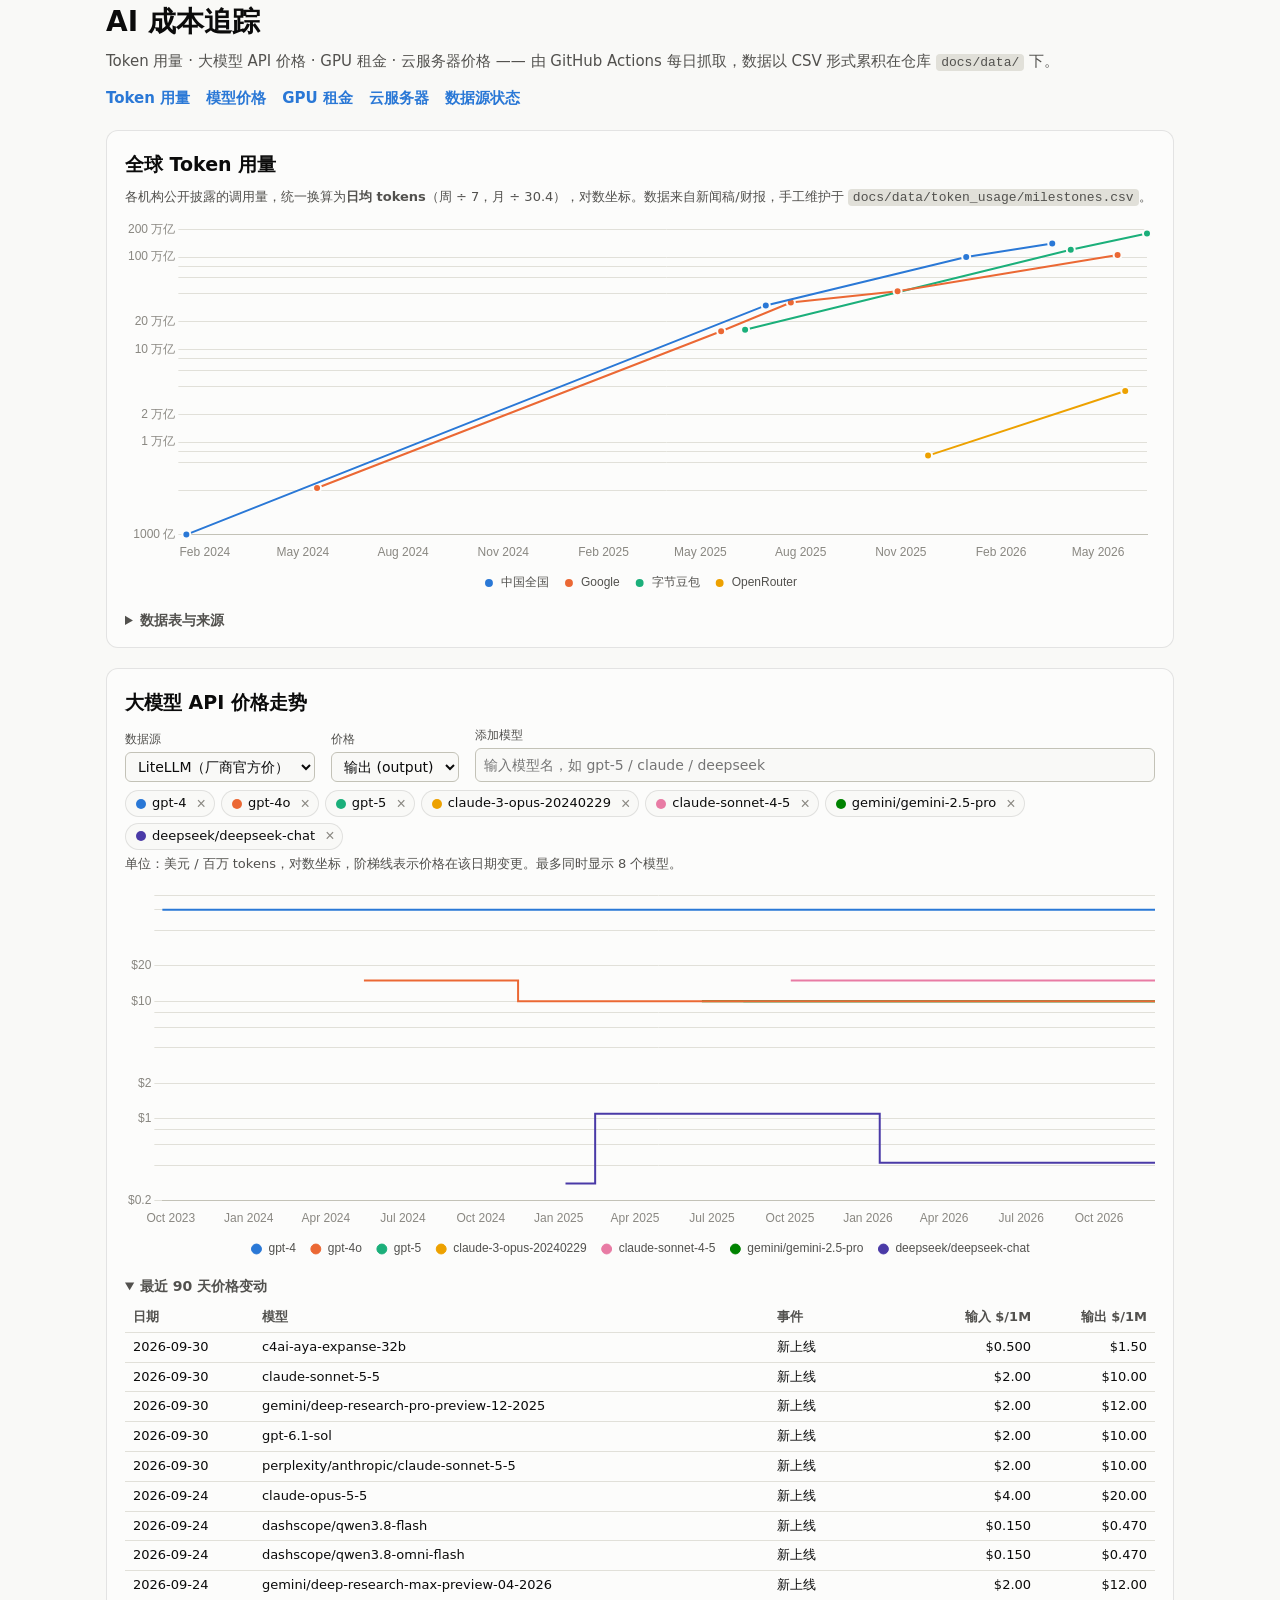
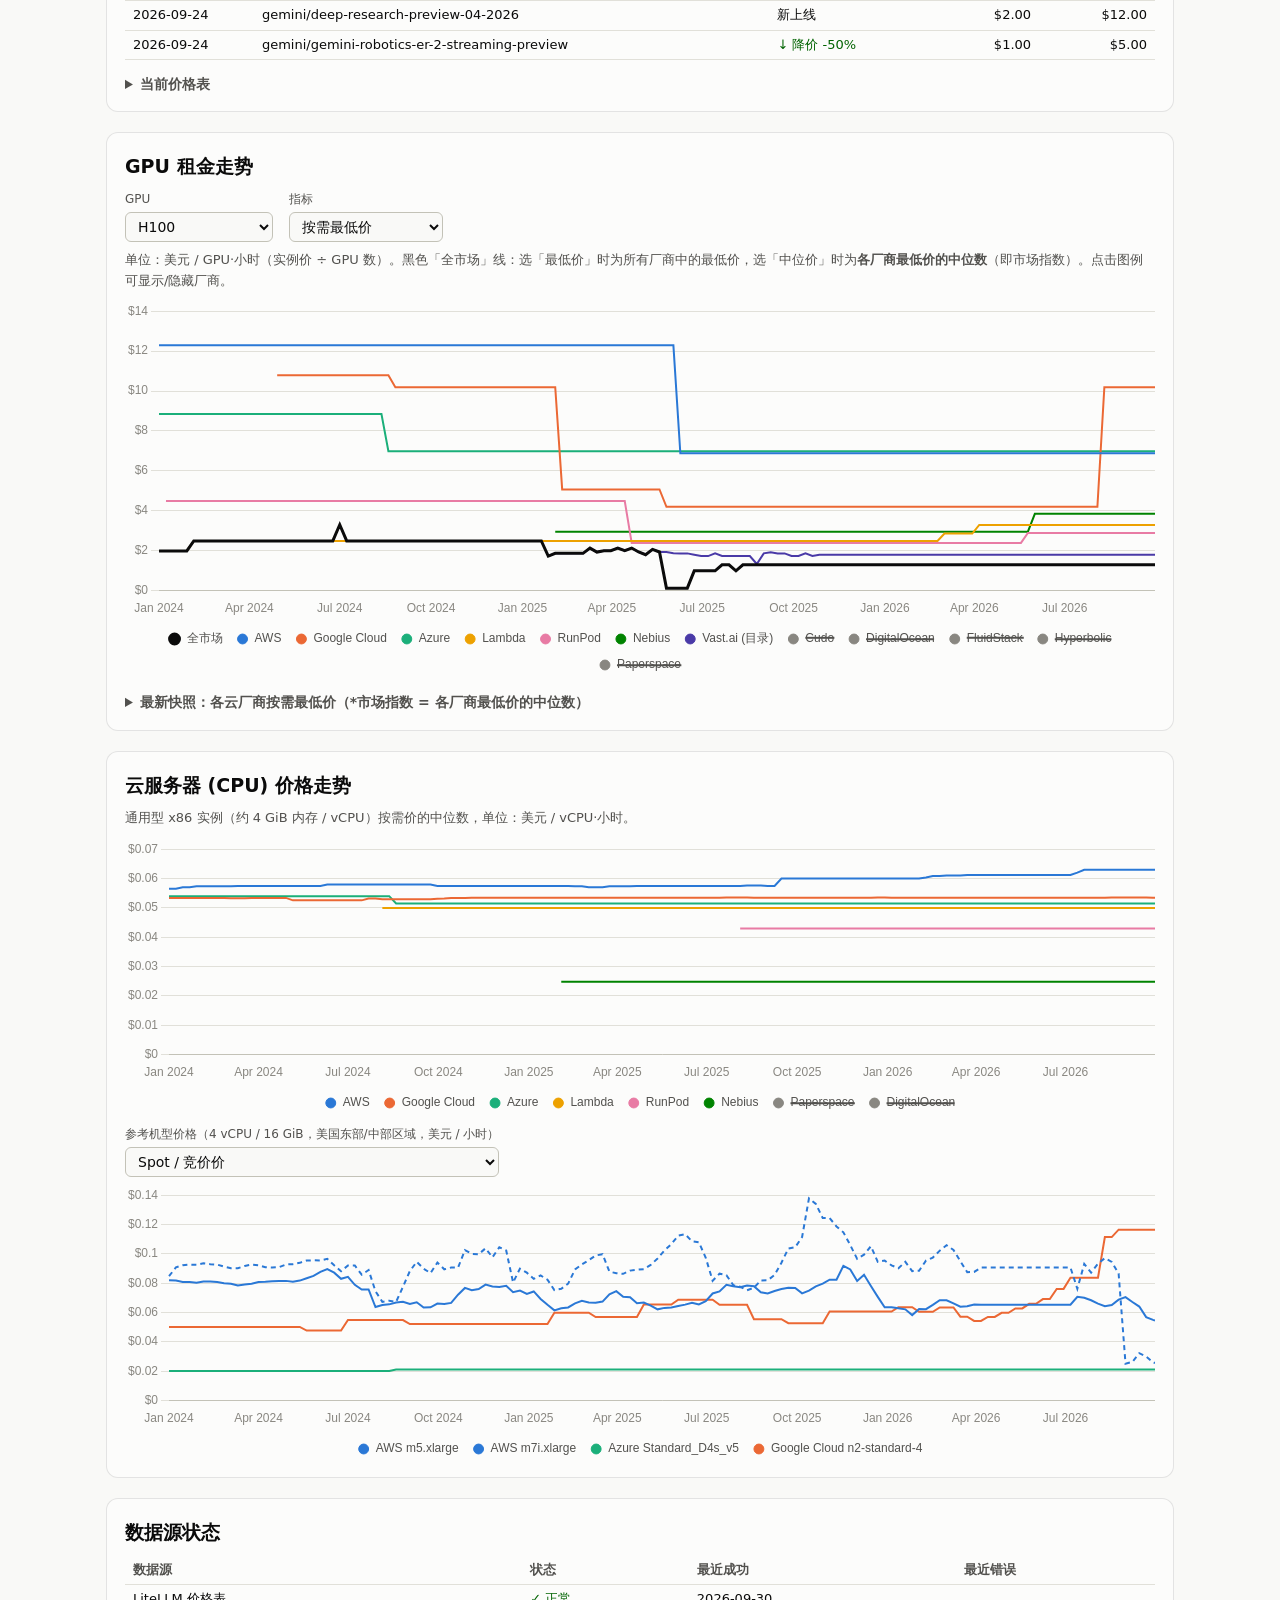
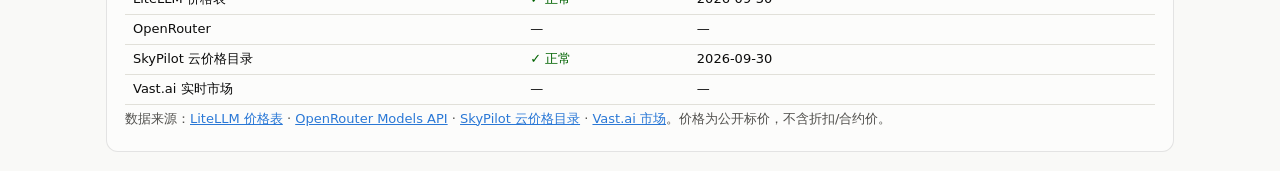
==== docs/index.html @ 42af8356 "Add AI cost tracker: token usage, LLM API prices, GPU/cloud rents - scripts/collect.py: daily collec" ====
<!doctype html>
<html lang="zh-CN">
<head>
<meta charset="utf-8">
<meta name="viewport" content="width=device-width, initial-scale=1">
<title>AI 成本追踪</title>
<meta name="description" content="全球 Token 用量、大模型 API 价格、GPU / 云服务器租金走势，数据每日自动累积在 GitHub。">
<link rel="stylesheet" href="style.css">
</head>
<body>
<header class="wrap">
  <h1>AI 成本追踪</h1>
  <p class="sub">Token 用量 · 大模型 API 价格 · GPU 租金 · 云服务器价格 —— 由 GitHub Actions 每日抓取，数据以 CSV 形式累积在仓库 <code>docs/data/</code> 下。</p>
  <nav>
    <a href="#usage">Token 用量</a><a href="#llm">模型价格</a><a href="#gpu">GPU 租金</a><a href="#cpu">云服务器</a><a href="#status">数据源状态</a>
  </nav>
</header>

<main class="wrap">
  <section id="usage" class="card">
    <h2>全球 Token 用量</h2>
    <p class="hint">各机构公开披露的调用量，统一换算为<strong>日均 tokens</strong>（周 ÷ 7，月 ÷ 30.4），对数坐标。数据来自新闻稿/财报，手工维护于 <code>docs/data/token_usage/milestones.csv</code>。</p>
    <div class="chart"><canvas id="usageChart"></canvas></div>
    <details><summary>数据表与来源</summary><div class="tablewrap"><table id="usageTable"></table></div></details>
  </section>

  <section id="llm" class="card">
    <h2>大模型 API 价格走势</h2>
    <div class="controls">
      <label>数据源 <select id="llmSource"></select></label>
      <label>价格 <select id="llmKind"><option value="output">输出 (output)</option><option value="input">输入 (input)</option></select></label>
      <label class="grow">添加模型 <input id="llmSearch" list="llmModels" placeholder="输入模型名，如 gpt-5 / claude / deepseek"></label>
      <datalist id="llmModels"></datalist>
    </div>
    <div id="llmChips" class="chips"></div>
    <p class="hint">单位：美元 / 百万 tokens，对数坐标，阶梯线表示价格在该日期变更。最多同时显示 8 个模型。</p>
    <div class="chart"><canvas id="llmChart"></canvas></div>
    <div>
      <details open><summary>最近 90 天价格变动</summary><div class="tablewrap"><table id="llmChanges"></table></div></details>
      <details><summary>当前价格表</summary>
        <input id="llmFilter" class="filter" placeholder="筛选模型或厂商">
        <div class="tablewrap"><table id="llmLatest"></table></div></details>
    </div>
  </section>

  <section id="gpu" class="card">
    <h2>GPU 租金走势</h2>
    <div class="controls">
      <label>GPU <select id="gpuType"></select></label>
      <label>指标 <select id="gpuMetric">
        <option value="min_usd_per_gpu_hr">按需最低价</option>
        <option value="median_usd_per_gpu_hr">按需中位价</option>
        <option value="spot_min_usd_per_gpu_hr">Spot / 竞价最低价</option>
      </select></label>
    </div>
    <p class="hint">单位：美元 / GPU·小时（实例价 ÷ GPU 数）。黑色「全市场」线：选「最低价」时为所有厂商中的最低价，选「中位价」时为<strong>各厂商最低价的中位数</strong>（即市场指数）。点击图例可显示/隐藏厂商。</p>
    <div class="chart"><canvas id="gpuChart"></canvas></div>
    <details><summary>最新快照：各云厂商按需最低价（*市场指数 = 各厂商最低价的中位数）</summary><div class="tablewrap"><table id="gpuTable"></table></div></details>
  </section>

  <section id="cpu" class="card">
    <h2>云服务器 (CPU) 价格走势</h2>
    <p class="hint">通用型 x86 实例（约 4 GiB 内存 / vCPU）按需价的中位数，单位：美元 / vCPU·小时。</p>
    <div class="chart short"><canvas id="cpuChart"></canvas></div>
    <div class="controls">
      <label>参考机型价格（4 vCPU / 16 GiB，美国东部/中部区域，美元 / 小时）<select id="refKind">
        <option value="spot_usd_per_hr">Spot / 竞价价</option><option value="usd_per_hr">按需价</option></select></label>
    </div>
    <div class="chart short"><canvas id="refChart"></canvas></div>
  </section>

  <section id="status" class="card">
    <h2>数据源状态</h2>
    <div class="tablewrap"><table id="statusTable"></table></div>
    <p class="hint">数据来源：<a href="https://github.com/BerriAI/litellm">LiteLLM 价格表</a> ·
      <a href="https://openrouter.ai/docs/api-reference/list-available-models">OpenRouter Models API</a> ·
      <a href="https://github.com/skypilot-org/skypilot-catalog">SkyPilot 云价格目录</a> ·
      <a href="https://vast.ai">Vast.ai 市场</a>。价格为公开标价，不含折扣/合约价。</p>
  </section>
</main>

<script src="vendor/chart.umd.min.js"></script>
<script src="vendor/chartjs-adapter-date-fns.bundle.min.js"></script>
<script src="app.js"></script>
</body>
</html>
---- docs/style.css ----
:root {
  color-scheme: light;
  --page: #f9f9f7;
  --surface: #fcfcfb;
  --ink: #0b0b0b;
  --ink-2: #52514e;
  --muted: #898781;
  --grid: #e1e0d9;
  --axis: #c3c2b7;
  --border: rgba(11, 11, 11, 0.10);
  --accent: #2a78d6;
  --good: #006300;
  --bad: #d03b3b;
  --s1: #2a78d6; --s2: #eb6834; --s3: #1baf7a; --s4: #eda100;
  --s5: #e87ba4; --s6: #008300; --s7: #4a3aa7; --s8: #e34948;
}
@media (prefers-color-scheme: dark) {
  :root:not([data-theme="light"]) {
    color-scheme: dark;
    --page: #0d0d0d; --surface: #1a1a19; --ink: #ffffff; --ink-2: #c3c2b7; --muted: #898781;
    --grid: #2c2c2a; --axis: #383835; --border: rgba(255, 255, 255, 0.10); --accent: #3987e5;
    --good: #0ca30c; --bad: #e66767;
    --s1: #3987e5; --s2: #d95926; --s3: #199e70; --s4: #c98500;
    --s5: #d55181; --s6: #008300; --s7: #9085e9; --s8: #e66767;
  }
}
:root[data-theme="dark"] {
  color-scheme: dark;
  --page: #0d0d0d; --surface: #1a1a19; --ink: #ffffff; --ink-2: #c3c2b7; --muted: #898781;
  --grid: #2c2c2a; --axis: #383835; --border: rgba(255, 255, 255, 0.10); --accent: #3987e5;
  --good: #0ca30c; --bad: #e66767;
  --s1: #3987e5; --s2: #d95926; --s3: #199e70; --s4: #c98500;
  --s5: #d55181; --s6: #008300; --s7: #9085e9; --s8: #e66767;
}

* { box-sizing: border-box; }
body {
  margin: 0; background: var(--page); color: var(--ink);
  font: 15px/1.6 system-ui, -apple-system, "Segoe UI", "PingFang SC", "Microsoft YaHei", sans-serif;
}
.wrap { max-width: 1100px; margin: 0 auto; padding: 0 16px; }
header { padding-top: 28px; }
h1 { font-size: 28px; margin: 0 0 4px; }
h2 { font-size: 19px; margin: 0 0 8px; }
.sub, .hint { color: var(--ink-2); margin: 4px 0 10px; }
.hint { font-size: 13px; }
a { color: var(--accent); }
code { font-size: 13px; background: var(--grid); padding: 1px 5px; border-radius: 4px; }
nav { display: flex; flex-wrap: wrap; gap: 6px 16px; margin: 12px 0 20px; }
nav a { text-decoration: none; font-weight: 600; }

.card {
  min-width: 0;
  background: var(--surface); border: 1px solid var(--border); border-radius: 12px;
  padding: 18px 18px 12px; margin-bottom: 20px;
}
.chart { position: relative; height: 380px; }
.chart.short { height: 280px; }
.controls { display: flex; flex-wrap: wrap; gap: 10px 16px; align-items: end; margin: 6px 0 8px; }
.controls label { display: flex; flex-direction: column; font-size: 12px; color: var(--ink-2); gap: 3px; }
.controls .grow { flex: 1 1 240px; }
select, input {
  font: inherit; font-size: 14px; color: var(--ink); background: var(--page);
  border: 1px solid var(--axis); border-radius: 6px; padding: 5px 8px; min-width: 0;
}
.filter { width: 100%; margin: 6px 0; }
.chips { display: flex; flex-wrap: wrap; gap: 6px; margin: 4px 0; }
.chip {
  display: inline-flex; align-items: center; gap: 6px; font-size: 13px;
  border: 1px solid var(--border); border-radius: 999px; padding: 2px 4px 2px 10px; background: var(--page);
}
.chip i { width: 10px; height: 10px; border-radius: 50%; display: inline-block; }
.chip button {
  border: 0; background: none; color: var(--muted); cursor: pointer; font-size: 16px; line-height: 1; padding: 0 4px;
}
.chip button:hover { color: var(--ink); }

details { margin: 10px 0 4px; }
summary { cursor: pointer; color: var(--ink-2); font-size: 14px; font-weight: 600; }
@media (max-width: 760px) { .chart { height: 320px; } }
.tablewrap { max-height: 360px; overflow: auto; margin-top: 6px; }
table { border-collapse: collapse; width: 100%; font-size: 13px; }
th, td { text-align: left; padding: 4px 8px; border-bottom: 1px solid var(--grid); white-space: nowrap; }
th { position: sticky; top: 0; background: var(--surface); color: var(--ink-2); font-weight: 600; }
td.num, th.num { text-align: right; font-variant-numeric: tabular-nums; }
.up { color: var(--bad); }
.down { color: var(--good); }
.ok { color: var(--good); }
.fail { color: var(--bad); }
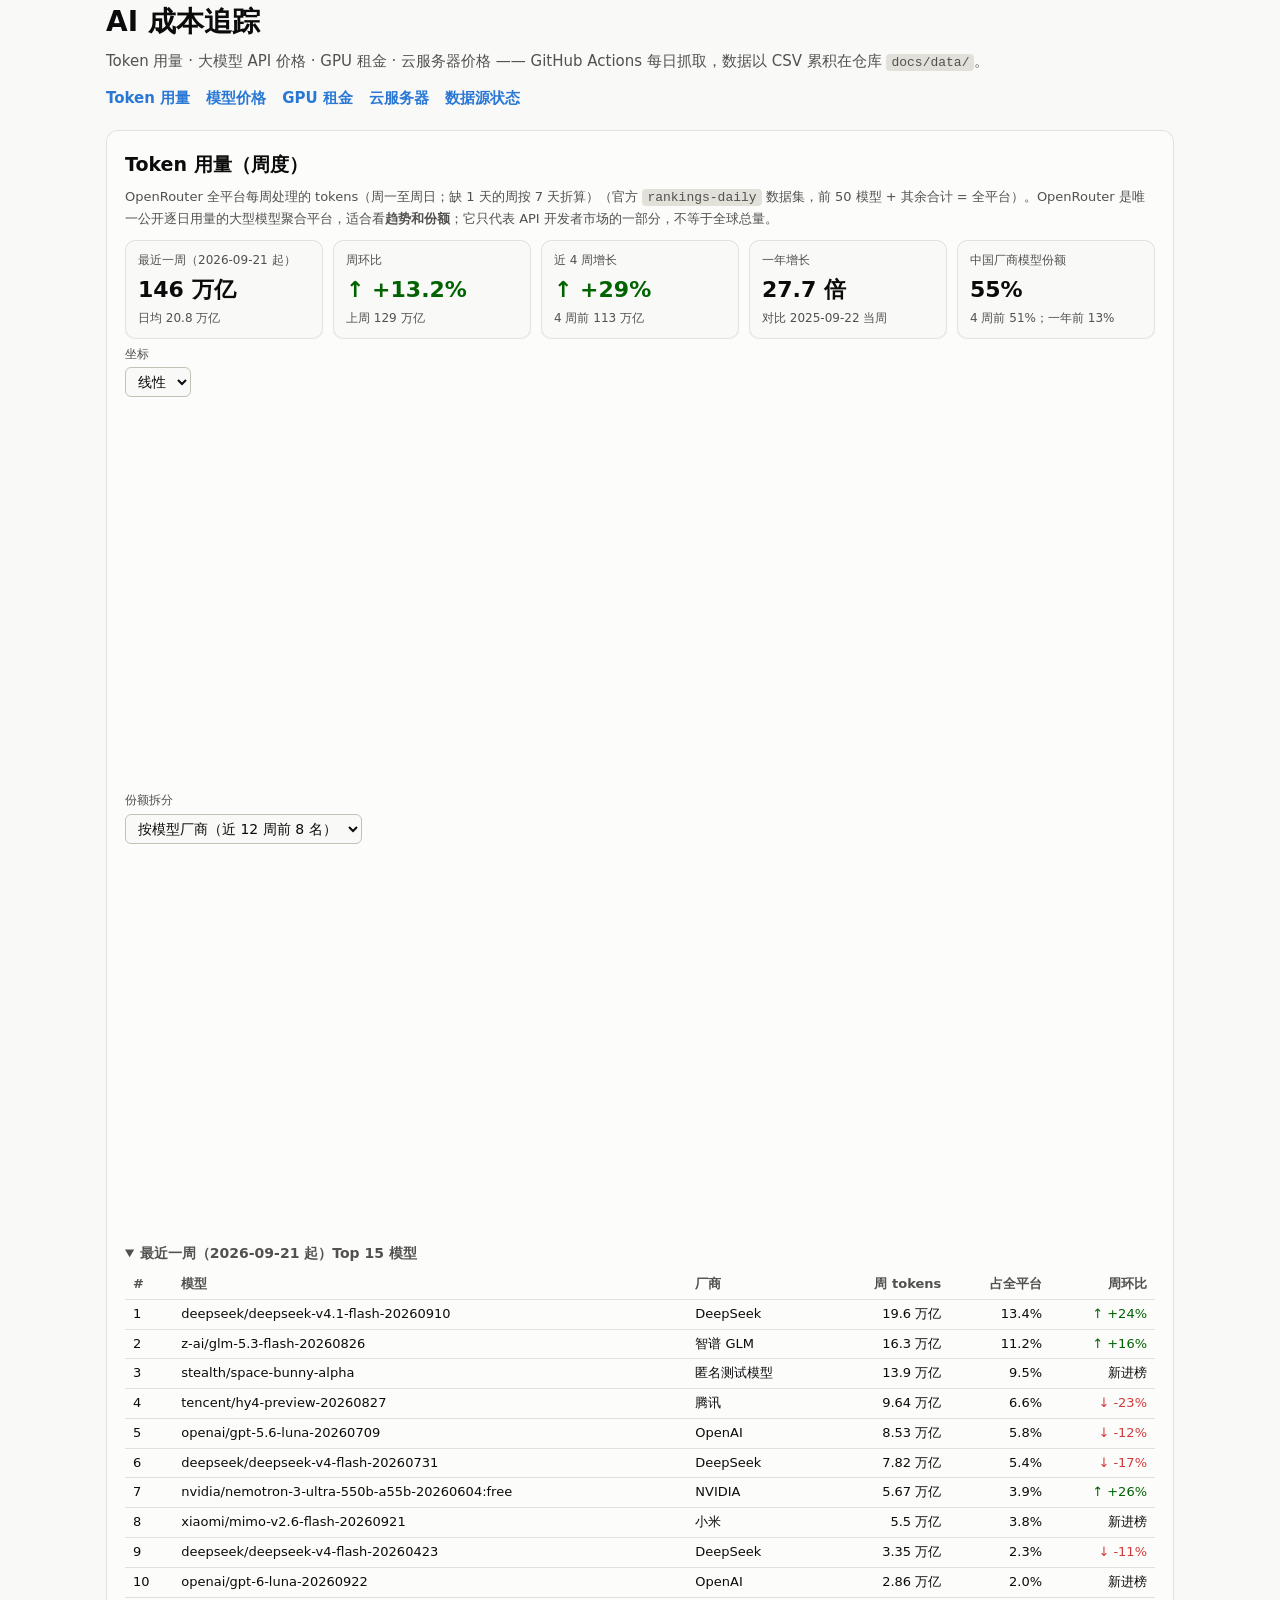
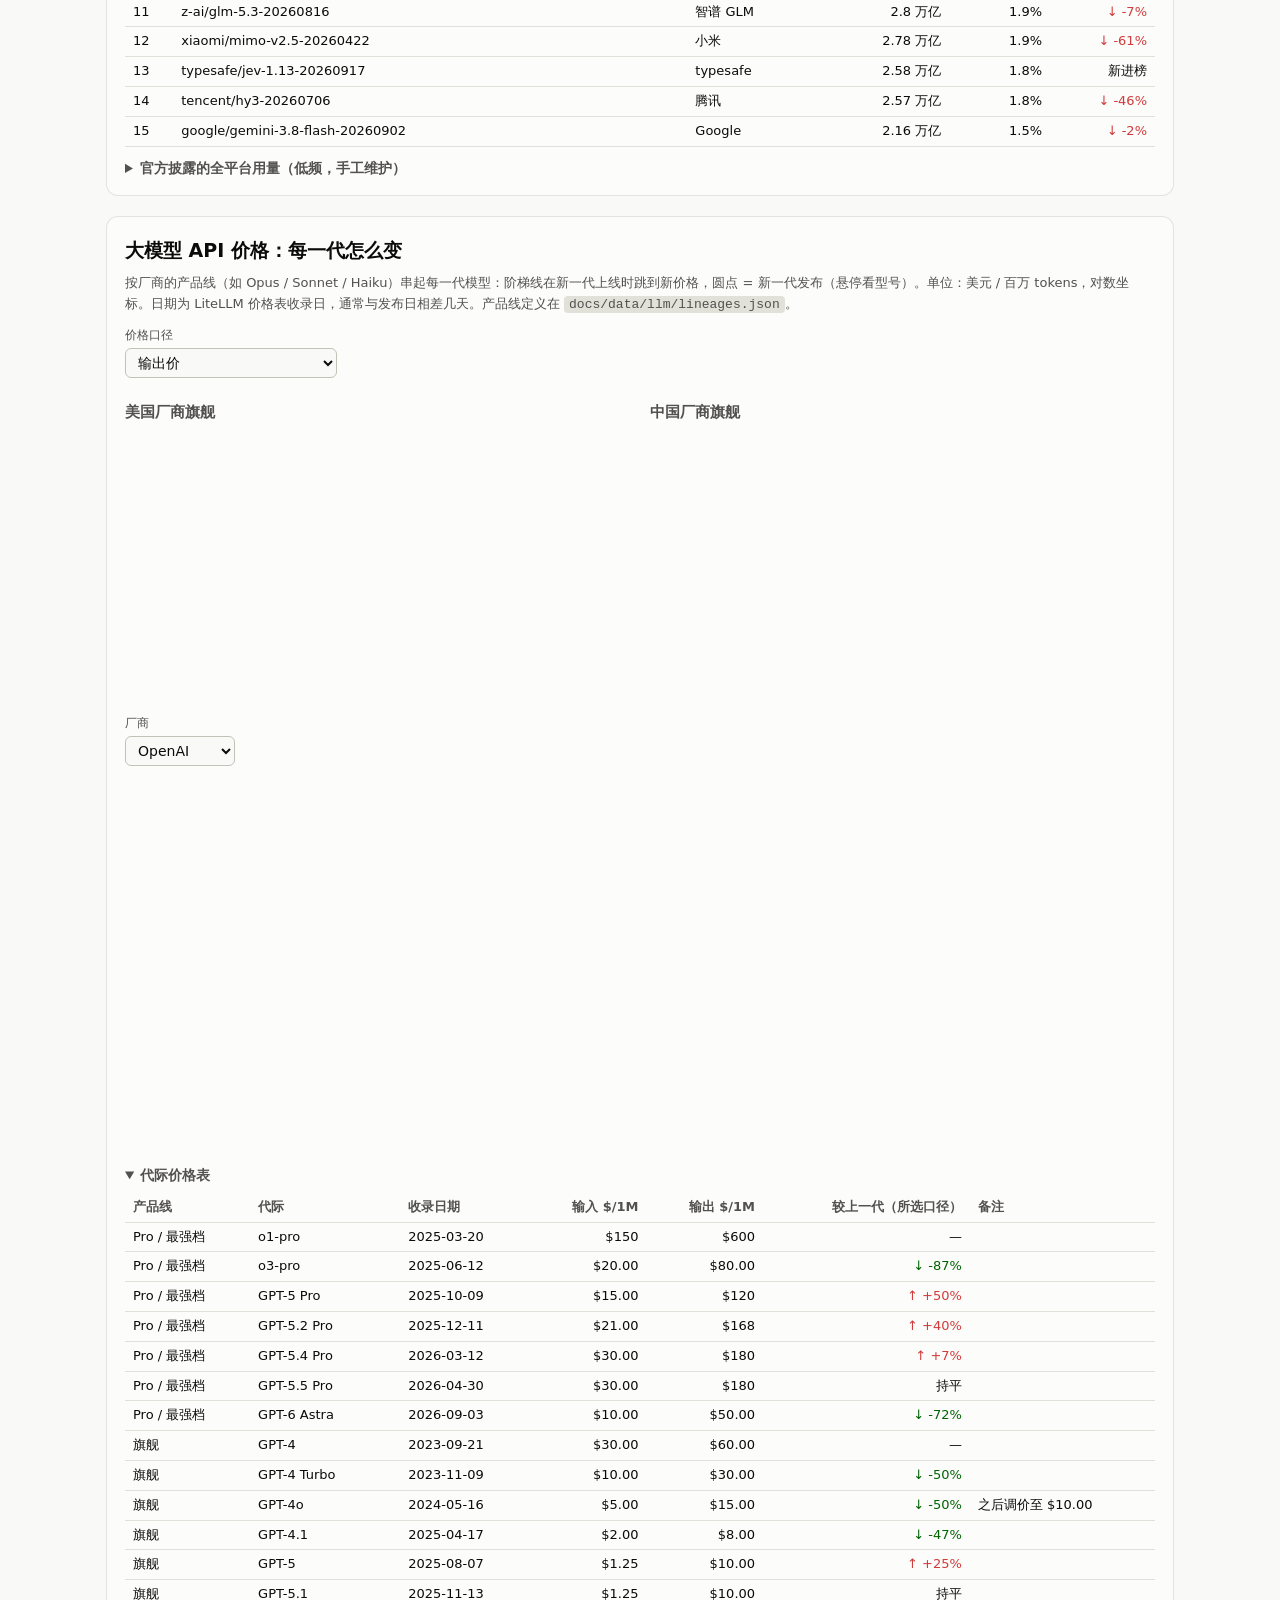
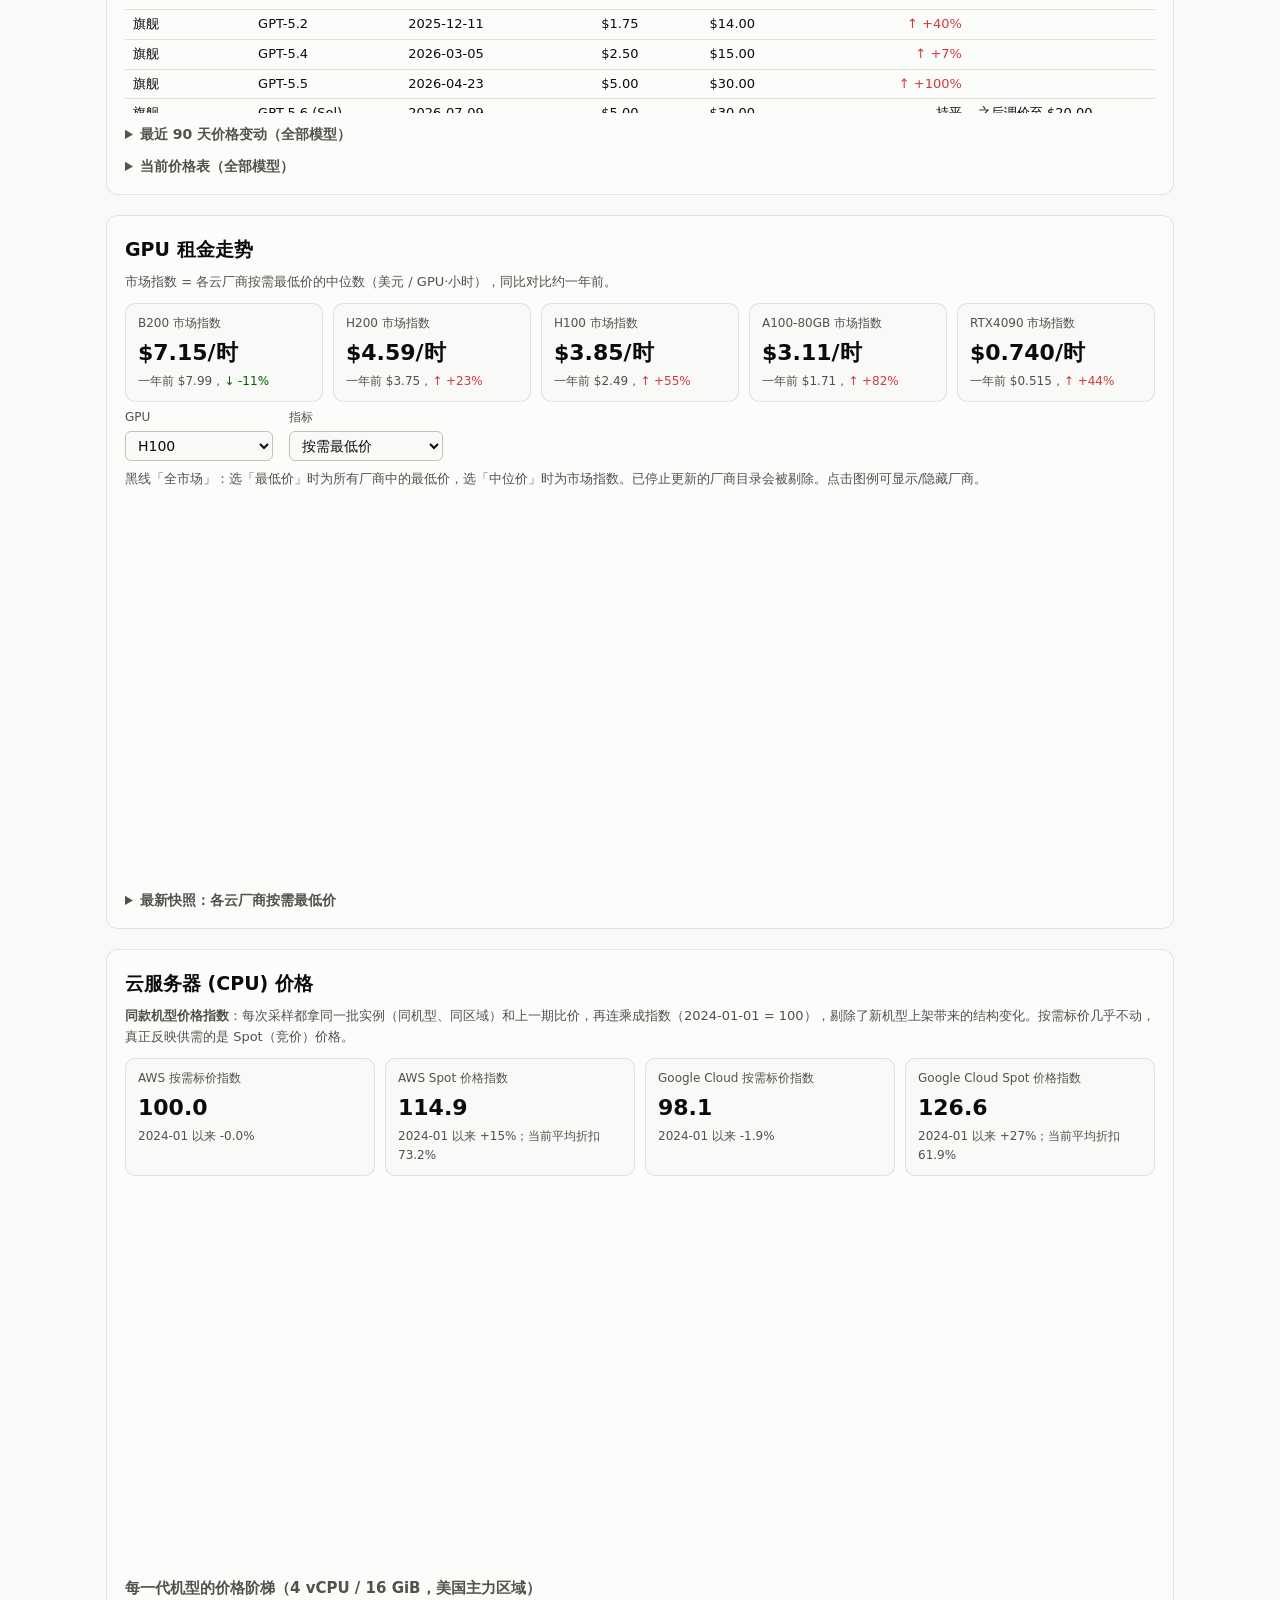
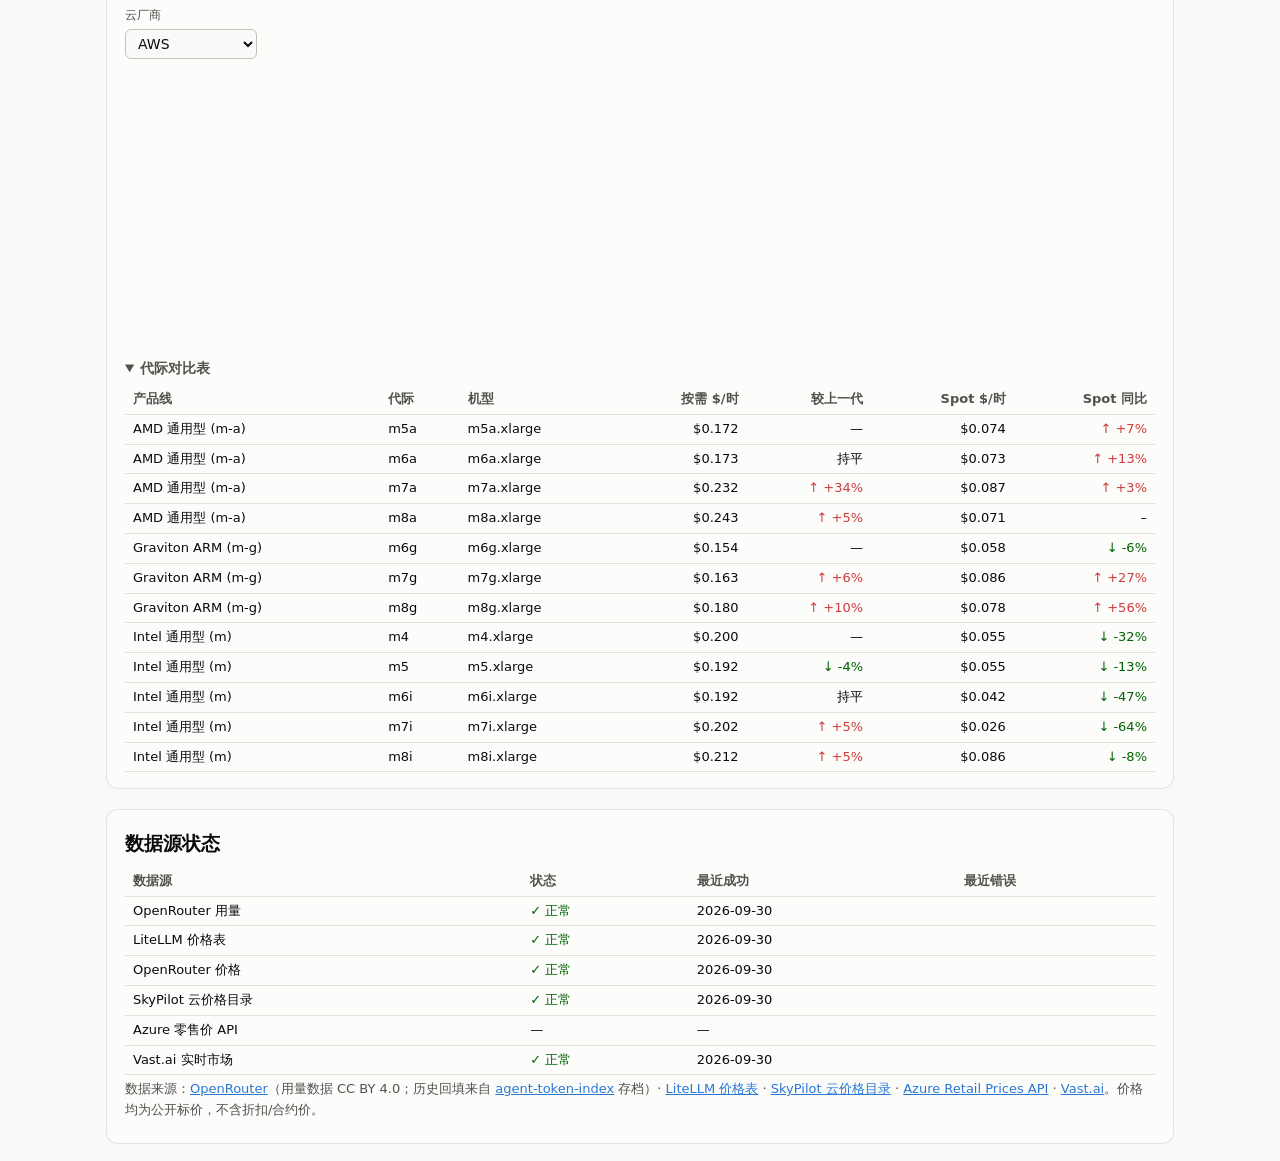
==== commit 13907491: "Weekly token usage, per-generation model prices, CPU price index Token usage: add OpenRouter's offic" ====
--- a/docs/index.html
+++ b/docs/index.html
@@ -10,41 +10,66 @@
 <body>
 <header class="wrap">
   <h1>AI 成本追踪</h1>
-  <p class="sub">Token 用量 · 大模型 API 价格 · GPU 租金 · 云服务器价格 —— 由 GitHub Actions 每日抓取，数据以 CSV 形式累积在仓库 <code>docs/data/</code> 下。</p>
+  <p class="sub">Token 用量 · 大模型 API 价格 · GPU 租金 · 云服务器价格 —— GitHub Actions 每日抓取，数据以 CSV 累积在仓库 <code>docs/data/</code>。</p>
   <nav>
     <a href="#usage">Token 用量</a><a href="#llm">模型价格</a><a href="#gpu">GPU 租金</a><a href="#cpu">云服务器</a><a href="#status">数据源状态</a>
   </nav>
 </header>
 
 <main class="wrap">
+  <!-- ------------------------------------------------------------ usage -->
   <section id="usage" class="card">
-    <h2>全球 Token 用量</h2>
-    <p class="hint">各机构公开披露的调用量，统一换算为<strong>日均 tokens</strong>（周 ÷ 7，月 ÷ 30.4），对数坐标。数据来自新闻稿/财报，手工维护于 <code>docs/data/token_usage/milestones.csv</code>。</p>
-    <div class="chart"><canvas id="usageChart"></canvas></div>
-    <details><summary>数据表与来源</summary><div class="tablewrap"><table id="usageTable"></table></div></details>
+    <h2>Token 用量（周度）</h2>
+    <p class="hint">OpenRouter 全平台每周处理的 tokens（周一至周日；缺 1 天的周按 7 天折算）（官方 <code>rankings-daily</code> 数据集，前 50 模型 + 其余合计 = 全平台）。OpenRouter 是唯一公开逐日用量的大型模型聚合平台，适合看<strong>趋势和份额</strong>；它只代表 API 开发者市场的一部分，不等于全球总量。</p>
+    <div id="usageTiles" class="tiles"></div>
+    <div class="controls">
+      <label>坐标 <select id="usageScale"><option value="linear">线性</option><option value="log">对数</option></select></label>
+    </div>
+    <div class="chart"><canvas id="usageTotalChart"></canvas></div>
+    <div class="controls">
+      <label>份额拆分 <select id="shareBy"><option value="vendor">按模型厂商（近 12 周前 8 名）</option><option value="region">按厂商所属地区</option></select></label>
+    </div>
+    <div class="chart"><canvas id="usageShareChart"></canvas></div>
+    <details open><summary id="topModelsTitle">最近一周 Top 15 模型</summary><div class="tablewrap"><table id="topModels"></table></div></details>
+    <details><summary>官方披露的全平台用量（低频，手工维护）</summary>
+      <p class="hint">各机构发布会 / 财报披露，统一换算为日均 tokens，对数坐标。来源见 <code>docs/data/token_usage/milestones.csv</code>。</p>
+      <div class="chart short"><canvas id="usageChart"></canvas></div>
+      <div class="tablewrap"><table id="usageTable"></table></div>
+    </details>
   </section>
 
+  <!-- -------------------------------------------------------------- llm -->
   <section id="llm" class="card">
-    <h2>大模型 API 价格走势</h2>
+    <h2>大模型 API 价格：每一代怎么变</h2>
+    <p class="hint">按厂商的产品线（如 Opus / Sonnet / Haiku）串起每一代模型：阶梯线在新一代上线时跳到新价格，圆点 = 新一代发布（悬停看型号）。单位：美元 / 百万 tokens，对数坐标。日期为 LiteLLM 价格表收录日，通常与发布日相差几天。产品线定义在 <code>docs/data/llm/lineages.json</code>。</p>
     <div class="controls">
-      <label>数据源 <select id="llmSource"></select></label>
-      <label>价格 <select id="llmKind"><option value="output">输出 (output)</option><option value="input">输入 (input)</option></select></label>
-      <label class="grow">添加模型 <input id="llmSearch" list="llmModels" placeholder="输入模型名，如 gpt-5 / claude / deepseek"></label>
-      <datalist id="llmModels"></datalist>
+      <label>价格口径 <select id="llmKind">
+        <option value="output">输出价</option><option value="input">输入价</option><option value="blend">混合价（输入:输出 = 3:1）</option>
+      </select></label>
     </div>
-    <div id="llmChips" class="chips"></div>
-    <p class="hint">单位：美元 / 百万 tokens，对数坐标，阶梯线表示价格在该日期变更。最多同时显示 8 个模型。</p>
-    <div class="chart"><canvas id="llmChart"></canvas></div>
-    <div>
-      <details open><summary>最近 90 天价格变动</summary><div class="tablewrap"><table id="llmChanges"></table></div></details>
-      <details><summary>当前价格表</summary>
-        <input id="llmFilter" class="filter" placeholder="筛选模型或厂商">
-        <div class="tablewrap"><table id="llmLatest"></table></div></details>
+    <div class="two">
+      <div><h3>美国厂商旗舰</h3><div class="chart short"><canvas id="flagUS"></canvas></div></div>
+      <div><h3>中国厂商旗舰</h3><div class="chart short"><canvas id="flagCN"></canvas></div></div>
     </div>
+    <div class="controls">
+      <label>厂商 <select id="llmVendor"></select></label>
+    </div>
+    <div class="chart"><canvas id="lineChart"></canvas></div>
+    <details open><summary>代际价格表</summary><div class="tablewrap"><table id="genTable"></table></div></details>
+    <details><summary>最近 90 天价格变动（全部模型）</summary><div class="tablewrap"><table id="llmChanges"></table></div></details>
+    <details><summary>当前价格表（全部模型）</summary>
+      <div class="controls">
+        <label>数据源 <select id="llmSource"></select></label>
+        <label class="grow">筛选 <input id="llmFilter" placeholder="模型或厂商"></label>
+      </div>
+      <div class="tablewrap"><table id="llmLatest"></table></div></details>
   </section>
 
+  <!-- -------------------------------------------------------------- gpu -->
   <section id="gpu" class="card">
     <h2>GPU 租金走势</h2>
+    <p class="hint">市场指数 = 各云厂商按需最低价的中位数（美元 / GPU·小时），同比对比约一年前。</p>
+    <div id="gpuTiles" class="tiles"></div>
     <div class="controls">
       <label>GPU <select id="gpuType"></select></label>
       <label>指标 <select id="gpuMetric">
@@ -53,29 +78,33 @@
         <option value="spot_min_usd_per_gpu_hr">Spot / 竞价最低价</option>
       </select></label>
     </div>
-    <p class="hint">单位：美元 / GPU·小时（实例价 ÷ GPU 数）。黑色「全市场」线：选「最低价」时为所有厂商中的最低价，选「中位价」时为<strong>各厂商最低价的中位数</strong>（即市场指数）。点击图例可显示/隐藏厂商。</p>
+    <p class="hint">黑线「全市场」：选「最低价」时为所有厂商中的最低价，选「中位价」时为市场指数。已停止更新的厂商目录会被剔除。点击图例可显示/隐藏厂商。</p>
     <div class="chart"><canvas id="gpuChart"></canvas></div>
-    <details><summary>最新快照：各云厂商按需最低价（*市场指数 = 各厂商最低价的中位数）</summary><div class="tablewrap"><table id="gpuTable"></table></div></details>
+    <details><summary>最新快照：各云厂商按需最低价</summary><div class="tablewrap"><table id="gpuTable"></table></div></details>
   </section>
 
+  <!-- -------------------------------------------------------------- cpu -->
   <section id="cpu" class="card">
-    <h2>云服务器 (CPU) 价格走势</h2>
-    <p class="hint">通用型 x86 实例（约 4 GiB 内存 / vCPU）按需价的中位数，单位：美元 / vCPU·小时。</p>
-    <div class="chart short"><canvas id="cpuChart"></canvas></div>
+    <h2>云服务器 (CPU) 价格</h2>
+    <p class="hint"><strong>同款机型价格指数</strong>：每次采样都拿同一批实例（同机型、同区域）和上一期比价，再连乘成指数（2024-01-01 = 100），剔除了新机型上架带来的结构变化。按需标价几乎不动，真正反映供需的是 Spot（竞价）价格。</p>
+    <div id="cpuTiles" class="tiles"></div>
+    <div class="chart"><canvas id="cpuIndexChart"></canvas></div>
+    <h3>每一代机型的价格阶梯（4 vCPU / 16 GiB，美国主力区域）</h3>
     <div class="controls">
-      <label>参考机型价格（4 vCPU / 16 GiB，美国东部/中部区域，美元 / 小时）<select id="refKind">
-        <option value="spot_usd_per_hr">Spot / 竞价价</option><option value="usd_per_hr">按需价</option></select></label>
+      <label>云厂商 <select id="genCloud"></select></label>
     </div>
-    <div class="chart short"><canvas id="refChart"></canvas></div>
+    <div class="chart short"><canvas id="genChart"></canvas></div>
+    <details open><summary>代际对比表</summary><div class="tablewrap"><table id="cpuGenTable"></table></div></details>
   </section>
 
   <section id="status" class="card">
     <h2>数据源状态</h2>
     <div class="tablewrap"><table id="statusTable"></table></div>
-    <p class="hint">数据来源：<a href="https://github.com/BerriAI/litellm">LiteLLM 价格表</a> ·
-      <a href="https://openrouter.ai/docs/api-reference/list-available-models">OpenRouter Models API</a> ·
+    <p class="hint">数据来源：<a href="https://openrouter.ai/rankings">OpenRouter</a>（用量数据 CC BY 4.0；历史回填来自 <a href="https://github.com/harni555/agent-token-index">agent-token-index</a> 存档）·
+      <a href="https://github.com/BerriAI/litellm">LiteLLM 价格表</a> ·
       <a href="https://github.com/skypilot-org/skypilot-catalog">SkyPilot 云价格目录</a> ·
-      <a href="https://vast.ai">Vast.ai 市场</a>。价格为公开标价，不含折扣/合约价。</p>
+      <a href="https://learn.microsoft.com/rest/api/cost-management/retail-prices/azure-retail-prices">Azure Retail Prices API</a> ·
+      <a href="https://vast.ai">Vast.ai</a>。价格均为公开标价，不含折扣/合约价。</p>
   </section>
 </main>
 
--- a/docs/style.css
+++ b/docs/style.css
@@ -63,22 +63,11 @@
   font: inherit; font-size: 14px; color: var(--ink); background: var(--page);
   border: 1px solid var(--axis); border-radius: 6px; padding: 5px 8px; min-width: 0;
 }
-.filter { width: 100%; margin: 6px 0; }
-.chips { display: flex; flex-wrap: wrap; gap: 6px; margin: 4px 0; }
-.chip {
-  display: inline-flex; align-items: center; gap: 6px; font-size: 13px;
-  border: 1px solid var(--border); border-radius: 999px; padding: 2px 4px 2px 10px; background: var(--page);
-}
-.chip i { width: 10px; height: 10px; border-radius: 50%; display: inline-block; }
-.chip button {
-  border: 0; background: none; color: var(--muted); cursor: pointer; font-size: 16px; line-height: 1; padding: 0 4px;
-}
-.chip button:hover { color: var(--ink); }
 
 details { margin: 10px 0 4px; }
 summary { cursor: pointer; color: var(--ink-2); font-size: 14px; font-weight: 600; }
 @media (max-width: 760px) { .chart { height: 320px; } }
-.tablewrap { max-height: 360px; overflow: auto; margin-top: 6px; }
+.tablewrap { max-height: 520px; overflow: auto; margin-top: 6px; }
 table { border-collapse: collapse; width: 100%; font-size: 13px; }
 th, td { text-align: left; padding: 4px 8px; border-bottom: 1px solid var(--grid); white-space: nowrap; }
 th { position: sticky; top: 0; background: var(--surface); color: var(--ink-2); font-weight: 600; }
@@ -87,3 +76,11 @@
 .down { color: var(--good); }
 .ok { color: var(--good); }
 .fail { color: var(--bad); }
+h3 { font-size: 15px; margin: 14px 0 4px; color: var(--ink-2); }
+.two { display: grid; grid-template-columns: minmax(0, 1fr) minmax(0, 1fr); gap: 0 20px; }
+@media (max-width: 760px) { .two { grid-template-columns: minmax(0, 1fr); } }
+.tiles { display: grid; grid-template-columns: repeat(auto-fit, minmax(170px, 1fr)); gap: 10px; margin: 10px 0 6px; }
+.tile { border: 1px solid var(--border); border-radius: 10px; padding: 10px 12px; background: var(--page); }
+.tile .k { font-size: 12px; color: var(--ink-2); }
+.tile .v { font-size: 22px; font-weight: 650; margin-top: 2px; }
+.tile .d { font-size: 12px; color: var(--ink-2); margin-top: 2px; }
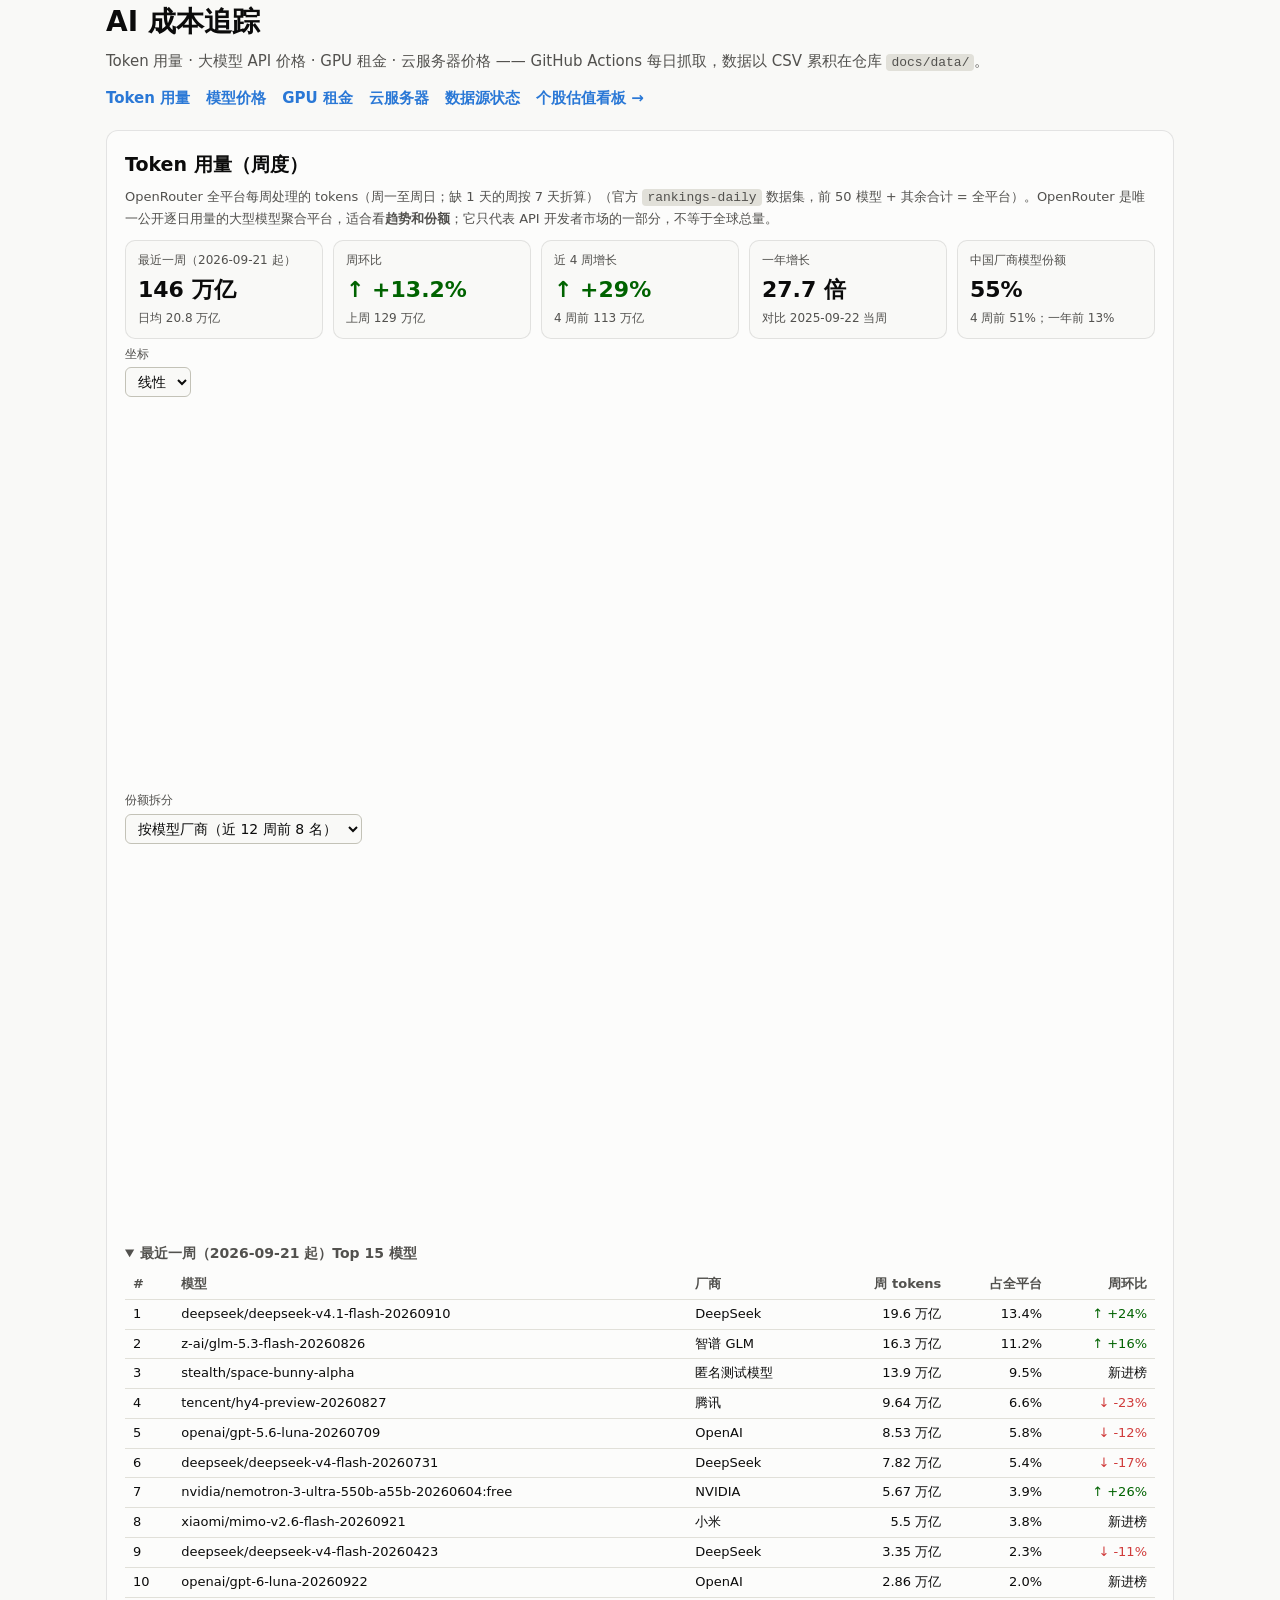
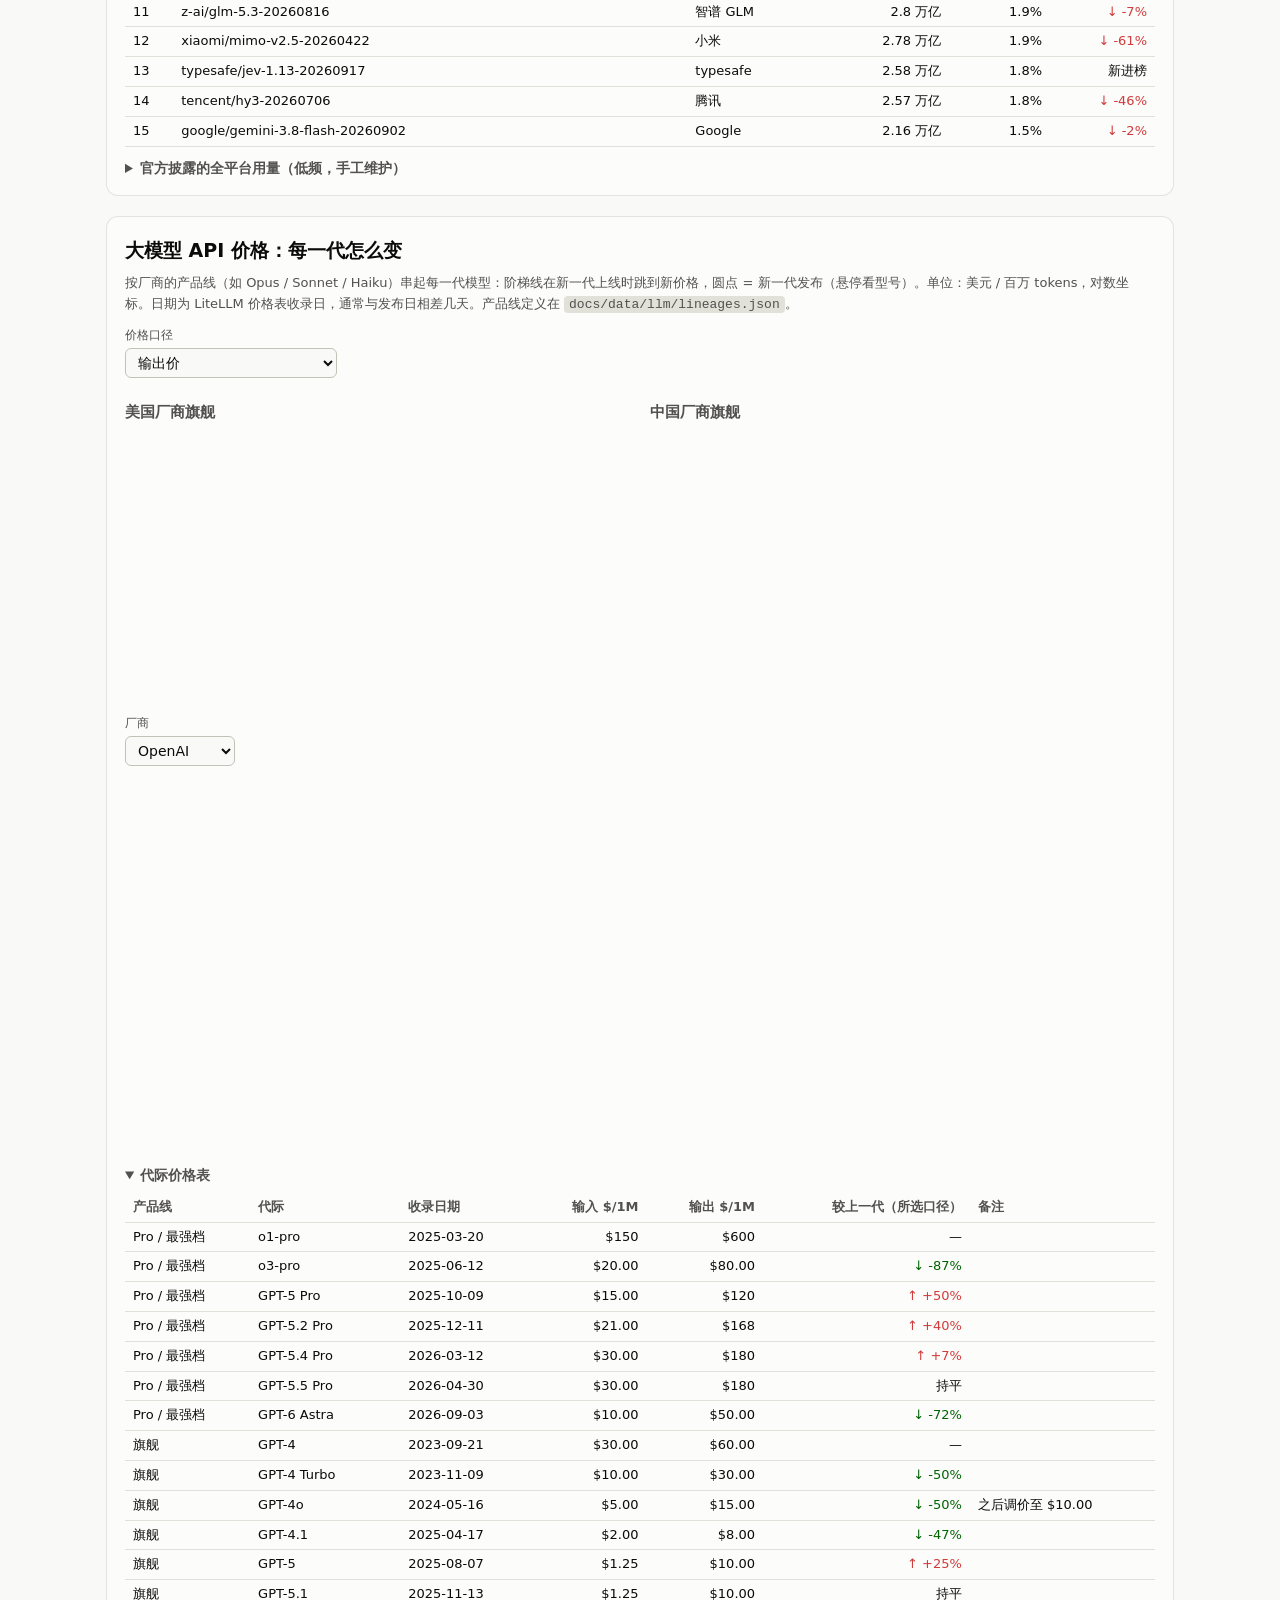
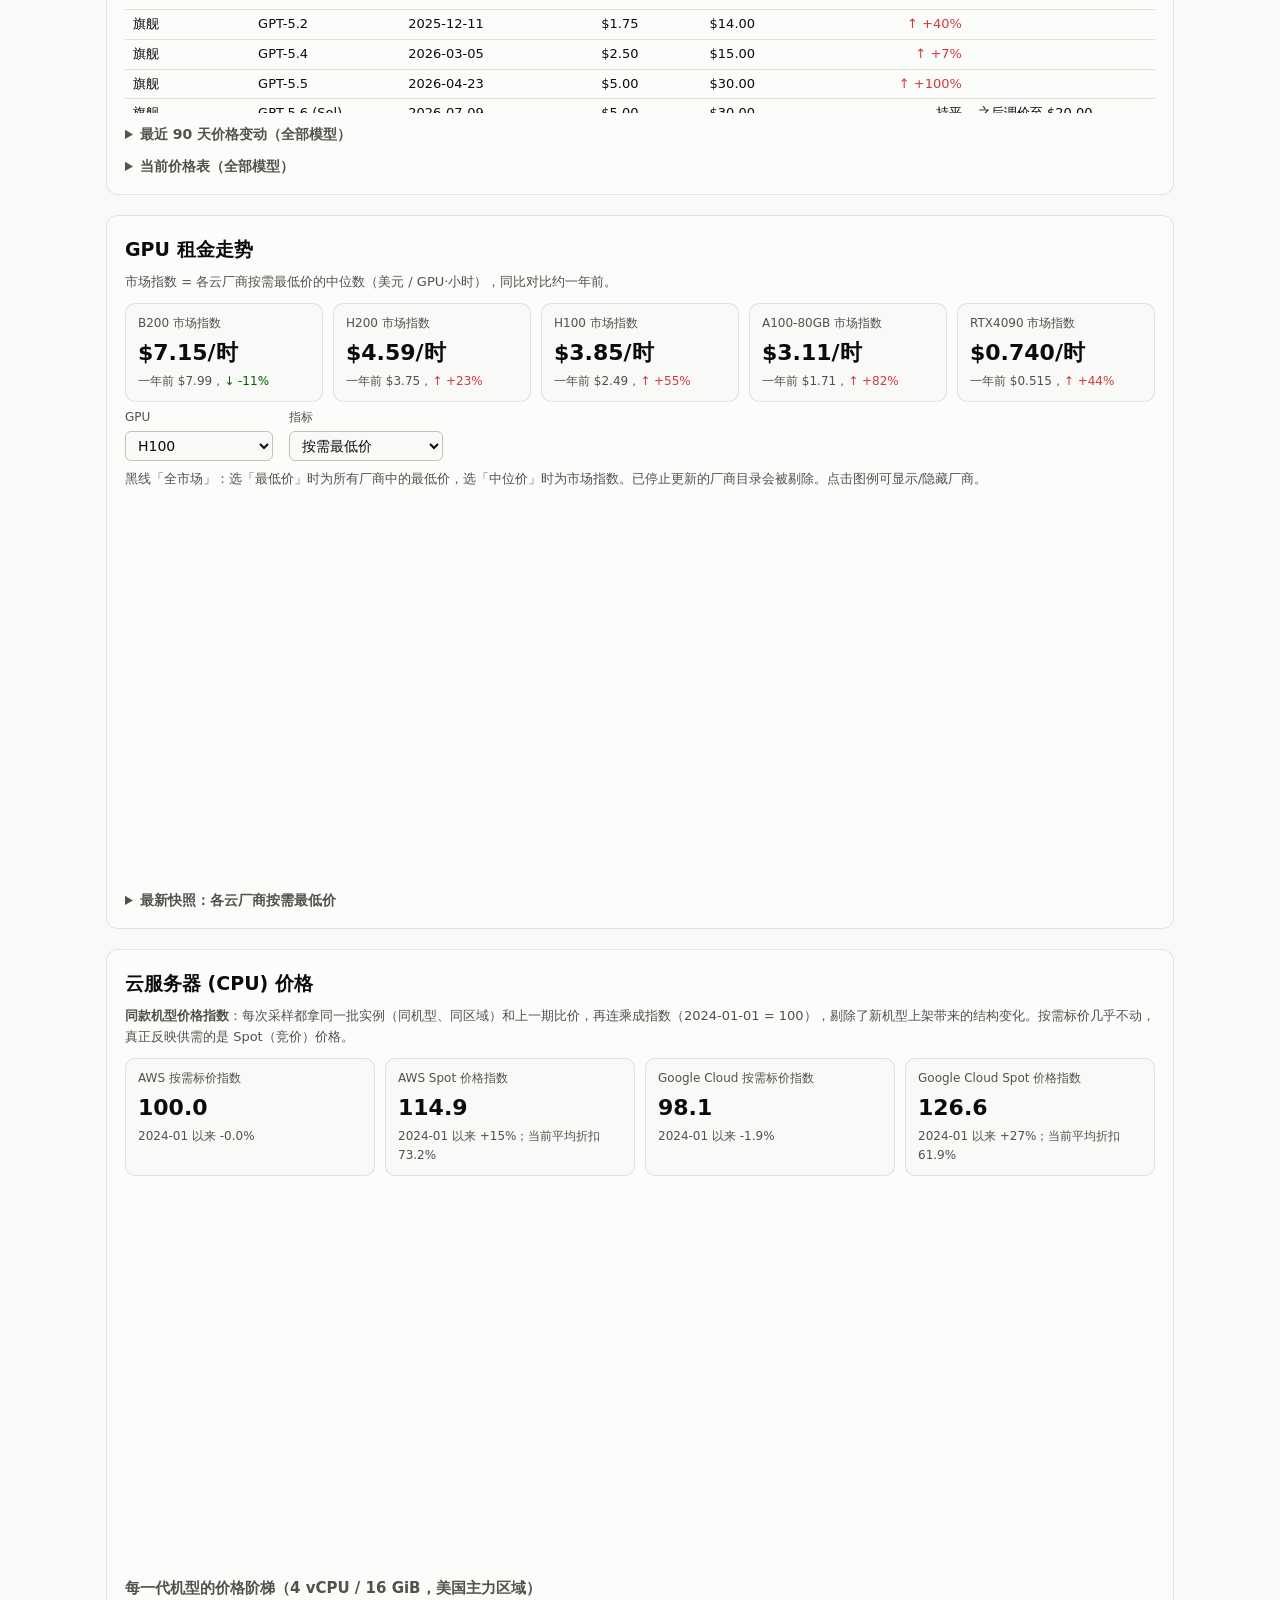
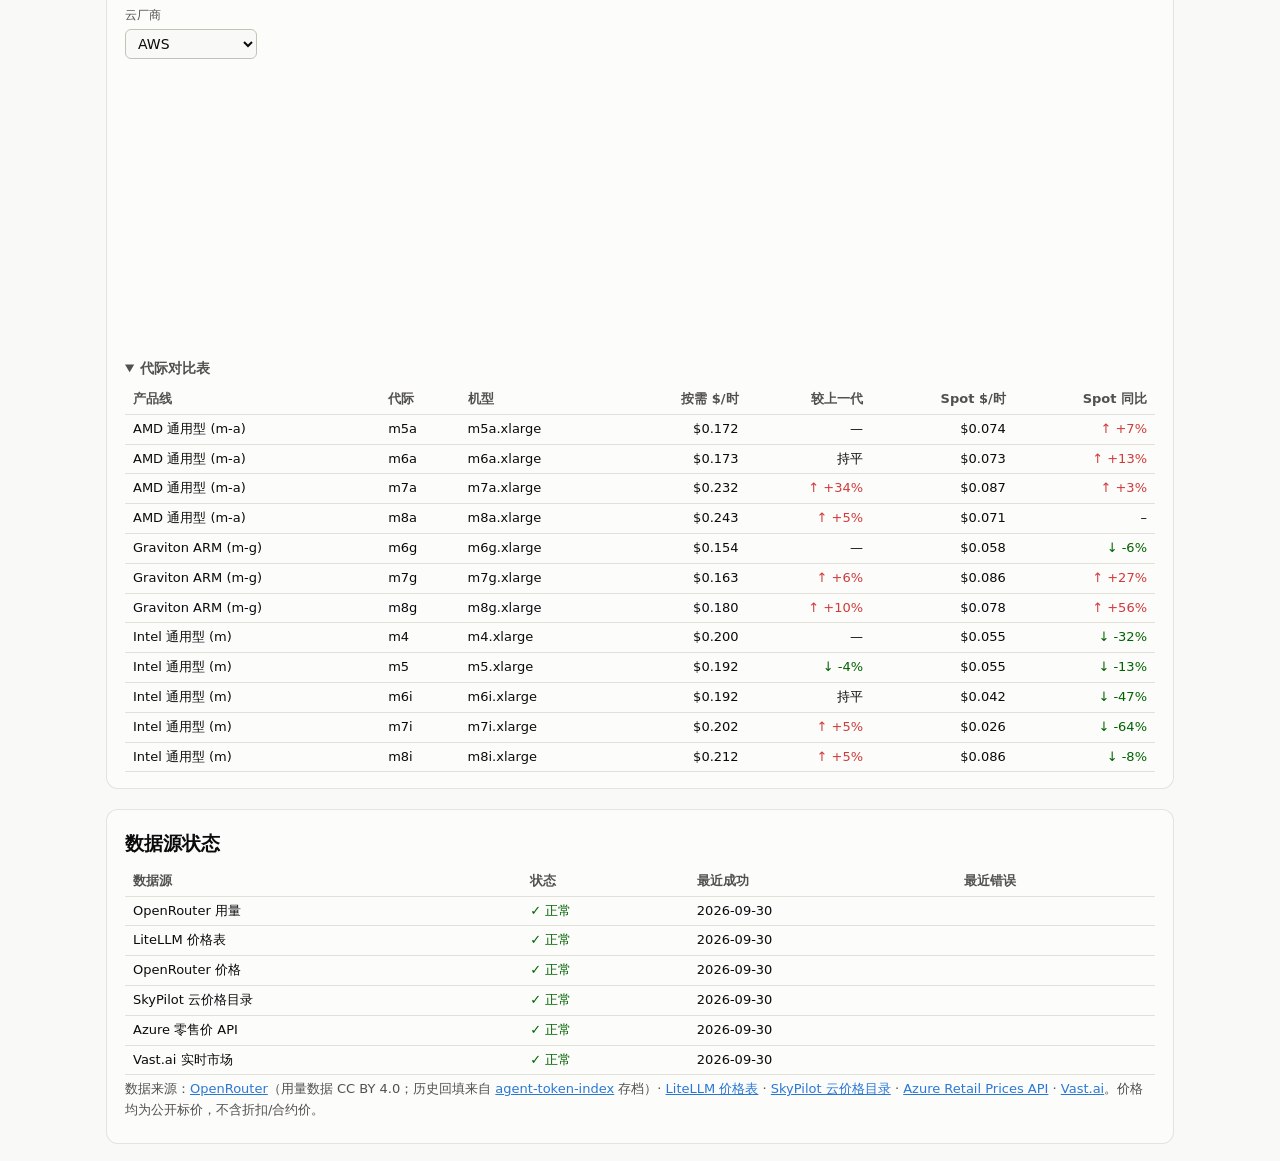
==== commit 24f2f42b: "Add stock valuation dashboard (bear/base/bull vs live price) - docs/valuation/: static page showing " ====
--- a/docs/index.html
+++ b/docs/index.html
@@ -12,7 +12,7 @@
   <h1>AI 成本追踪</h1>
   <p class="sub">Token 用量 · 大模型 API 价格 · GPU 租金 · 云服务器价格 —— GitHub Actions 每日抓取，数据以 CSV 累积在仓库 <code>docs/data/</code>。</p>
   <nav>
-    <a href="#usage">Token 用量</a><a href="#llm">模型价格</a><a href="#gpu">GPU 租金</a><a href="#cpu">云服务器</a><a href="#status">数据源状态</a>
+    <a href="#usage">Token 用量</a><a href="#llm">模型价格</a><a href="#gpu">GPU 租金</a><a href="#cpu">云服务器</a><a href="#status">数据源状态</a><a href="valuation/">个股估值看板 →</a>
   </nav>
 </header>
 
